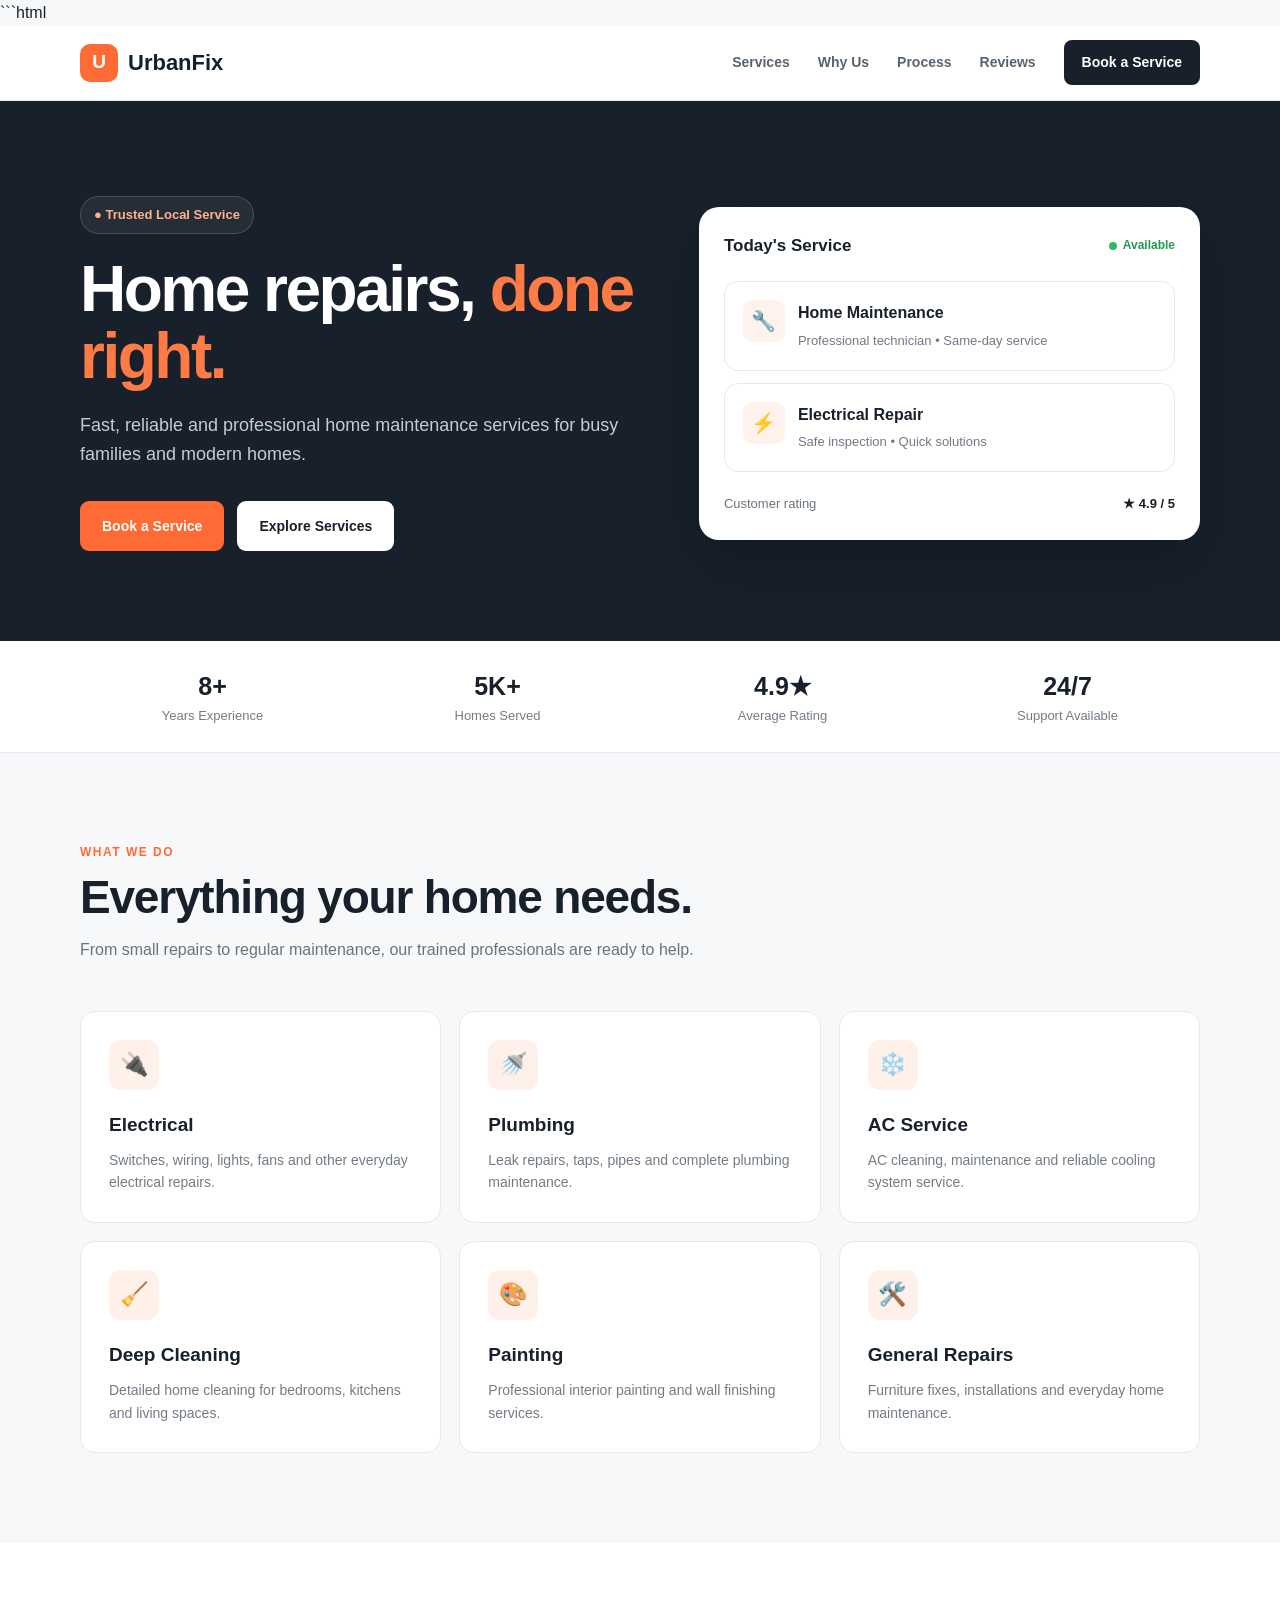
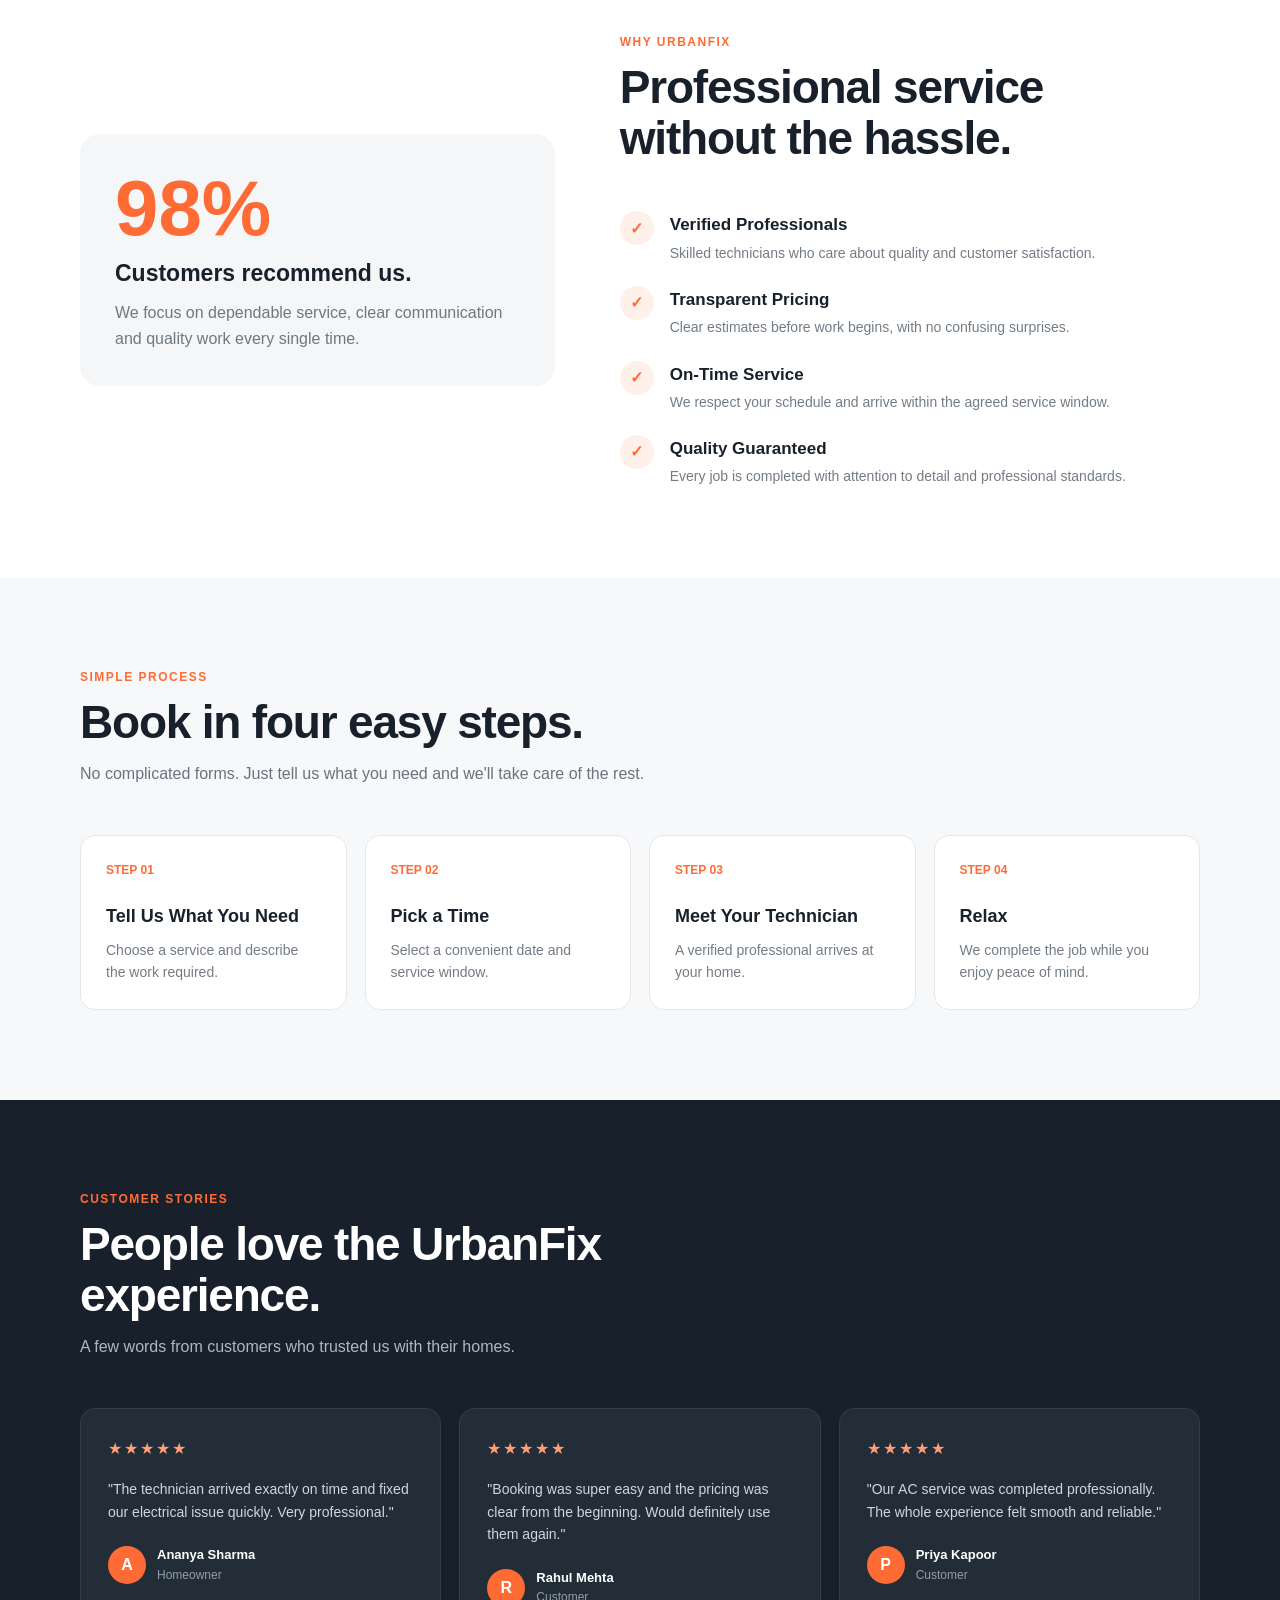
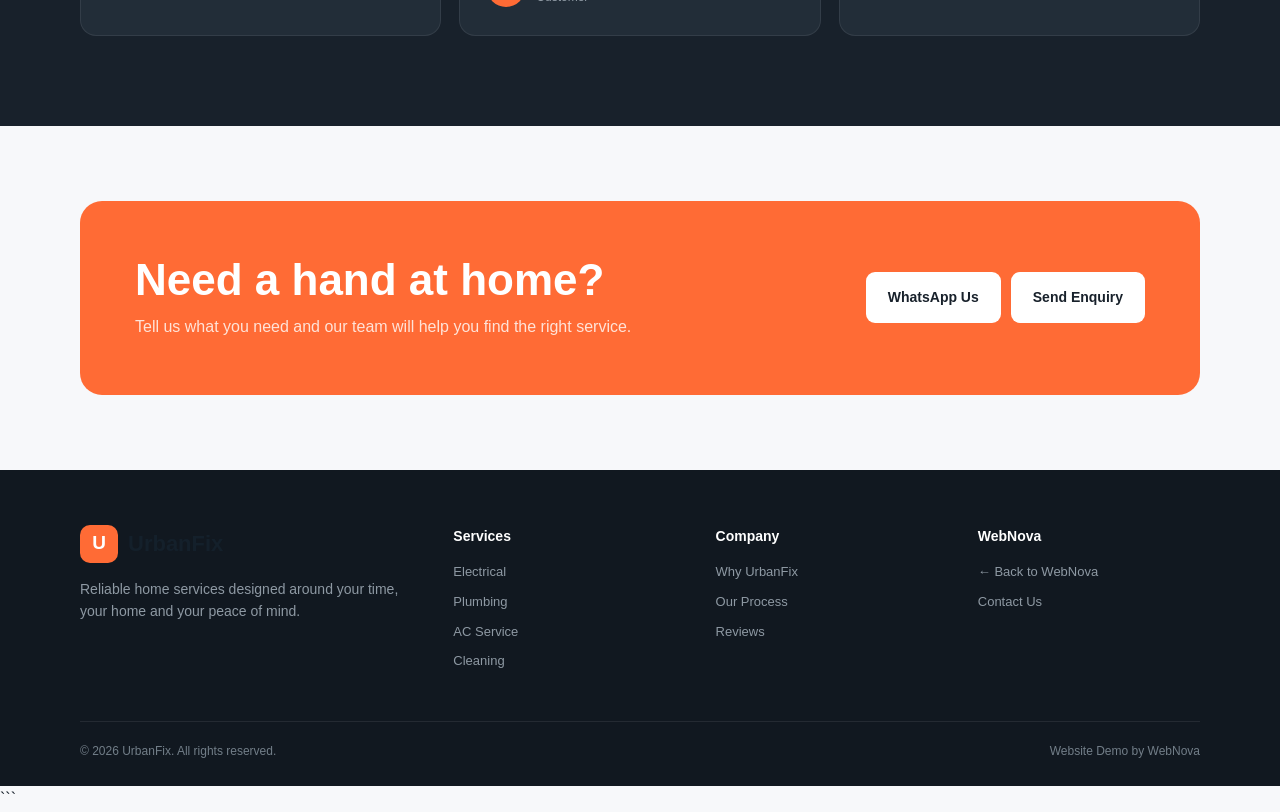
==== business.html @ 3c3c68ca "Add business.html for UrbanFix home services site This HTML file contains the structure and styling " ====
```html
<!DOCTYPE html>
<html lang="en">
<head>
    <meta charset="UTF-8">
    <meta name="viewport" content="width=device-width, initial-scale=1.0">

    <title>UrbanFix | Reliable Home Services</title>

    <meta name="description"
          content="UrbanFix provides reliable, professional and fast home maintenance services.">

    <style>
        * {
            margin: 0;
            padding: 0;
            box-sizing: border-box;
        }

        html {
            scroll-behavior: smooth;
        }

        body {
            font-family: Arial, Helvetica, sans-serif;
            background: #f7f8fa;
            color: #18212b;
            line-height: 1.6;
        }

        a {
            text-decoration: none;
            color: inherit;
        }

        .container {
            width: min(1120px, 92%);
            margin: auto;
        }

        /* NAVBAR */

        nav {
            background: #ffffff;
            border-bottom: 1px solid #e7e9ed;
            position: sticky;
            top: 0;
            z-index: 100;
        }

        .nav-inner {
            min-height: 74px;
            display: flex;
            align-items: center;
            justify-content: space-between;
            gap: 25px;
        }

        .logo {
            display: flex;
            align-items: center;
            gap: 10px;
            font-size: 22px;
            font-weight: 800;
            color: #14202b;
        }

        .logo-mark {
            width: 38px;
            height: 38px;
            border-radius: 10px;
            background: #ff6b35;
            color: white;
            display: grid;
            place-items: center;
            font-size: 19px;
        }

        .nav-links {
            display: flex;
            align-items: center;
            gap: 28px;
        }

        .nav-links a {
            color: #59636e;
            font-size: 14px;
            font-weight: 600;
            transition: 0.2s;
        }

        .nav-links a:hover {
            color: #ff6b35;
        }

        .nav-button {
            padding: 11px 18px;
            border-radius: 8px;
            background: #18212b;
            color: white !important;
        }

        .nav-button:hover {
            background: #ff6b35 !important;
        }

        /* HERO */

        .hero {
            background: #18212b;
            color: white;
            padding: 95px 0 90px;
            overflow: hidden;
        }

        .hero-grid {
            display: grid;
            grid-template-columns: 1.05fr 0.95fr;
            gap: 65px;
            align-items: center;
        }

        .badge {
            display: inline-flex;
            align-items: center;
            gap: 8px;
            padding: 8px 13px;
            border: 1px solid rgba(255,255,255,0.16);
            border-radius: 30px;
            background: rgba(255,255,255,0.06);
            color: #ffb08f;
            font-size: 13px;
            font-weight: 700;
            margin-bottom: 22px;
        }

        .hero h1 {
            font-size: clamp(42px, 5vw, 70px);
            line-height: 1.04;
            letter-spacing: -2.5px;
            margin-bottom: 22px;
        }

        .hero h1 span {
            color: #ff7b45;
        }

        .hero p {
            max-width: 580px;
            color: #c4ccd3;
            font-size: 18px;
            margin-bottom: 32px;
        }

        .hero-buttons {
            display: flex;
            gap: 13px;
            flex-wrap: wrap;
        }

        .btn {
            display: inline-flex;
            align-items: center;
            justify-content: center;
            padding: 14px 22px;
            border-radius: 9px;
            font-size: 14px;
            font-weight: 800;
            transition: 0.25s;
        }

        .btn-primary {
            background: #ff6b35;
            color: white;
        }

        .btn-primary:hover {
            transform: translateY(-2px);
            background: #ff7d4e;
        }

        .btn-light {
            background: white;
            color: #18212b;
        }

        .btn-light:hover {
            transform: translateY(-2px);
        }

        /* HERO CARD */

        .service-panel {
            background: #ffffff;
            color: #18212b;
            border-radius: 20px;
            padding: 25px;
            box-shadow: 0 25px 60px rgba(0,0,0,0.25);
        }

        .panel-top {
            display: flex;
            align-items: center;
            justify-content: space-between;
            margin-bottom: 22px;
        }

        .panel-title {
            font-weight: 800;
            font-size: 17px;
        }

        .status {
            display: inline-flex;
            align-items: center;
            gap: 6px;
            color: #269653;
            font-size: 12px;
            font-weight: 800;
        }

        .status-dot {
            width: 8px;
            height: 8px;
            border-radius: 50%;
            background: #32b866;
        }

        .booking-box {
            border: 1px solid #e7e9ed;
            border-radius: 14px;
            padding: 18px;
            margin-bottom: 12px;
        }

        .booking-box strong {
            display: block;
            margin-bottom: 5px;
        }

        .booking-box span {
            color: #717a84;
            font-size: 13px;
        }

        .booking-icon {
            width: 42px;
            height: 42px;
            border-radius: 10px;
            background: #fff1eb;
            display: grid;
            place-items: center;
            font-size: 20px;
            float: left;
            margin-right: 13px;
        }

        .panel-footer {
            display: flex;
            justify-content: space-between;
            align-items: center;
            padding-top: 10px;
            font-size: 13px;
            color: #6b747d;
        }

        .rating {
            font-weight: 800;
            color: #18212b;
        }

        /* TRUST BAR */

        .trust {
            background: white;
            border-bottom: 1px solid #e8eaed;
        }

        .trust-grid {
            display: grid;
            grid-template-columns: repeat(4, 1fr);
            padding: 25px 0;
            gap: 20px;
        }

        .trust-item {
            text-align: center;
        }

        .trust-item strong {
            display: block;
            font-size: 25px;
            color: #18212b;
        }

        .trust-item span {
            color: #737c85;
            font-size: 13px;
        }

        /* GENERAL SECTIONS */

        section {
            padding: 90px 0;
        }

        .section-heading {
            max-width: 680px;
            margin-bottom: 48px;
        }

        .eyebrow {
            color: #ff6b35;
            text-transform: uppercase;
            letter-spacing: 1.5px;
            font-size: 12px;
            font-weight: 900;
            margin-bottom: 10px;
        }

        .section-heading h2 {
            font-size: clamp(32px, 4vw, 46px);
            line-height: 1.1;
            letter-spacing: -1.2px;
            margin-bottom: 14px;
        }

        .section-heading p {
            color: #69737d;
            font-size: 16px;
        }

        /* SERVICES */

        .services-grid {
            display: grid;
            grid-template-columns: repeat(3, 1fr);
            gap: 18px;
        }

        .service-card {
            background: white;
            border: 1px solid #e6e8eb;
            border-radius: 15px;
            padding: 28px;
            transition: 0.25s;
        }

        .service-card:hover {
            transform: translateY(-5px);
            border-color: #ffb39a;
            box-shadow: 0 15px 35px rgba(24,33,43,0.08);
        }

        .service-icon {
            width: 50px;
            height: 50px;
            border-radius: 12px;
            background: #fff0e9;
            display: grid;
            place-items: center;
            font-size: 23px;
            margin-bottom: 20px;
        }

        .service-card h3 {
            font-size: 19px;
            margin-bottom: 9px;
        }

        .service-card p {
            color: #737c85;
            font-size: 14px;
        }

        /* WHY US */

        .why {
            background: #ffffff;
        }

        .why-grid {
            display: grid;
            grid-template-columns: 0.9fr 1.1fr;
            gap: 65px;
            align-items: center;
        }

        .why-box {
            background: #f5f6f7;
            border-radius: 20px;
            padding: 35px;
        }

        .big-number {
            font-size: 78px;
            line-height: 1;
            font-weight: 900;
            color: #ff6b35;
            margin-bottom: 8px;
        }

        .why-box h3 {
            font-size: 23px;
            margin-bottom: 8px;
        }

        .why-box p {
            color: #6e7881;
        }

        .why-list {
            display: grid;
            gap: 22px;
        }

        .why-item {
            display: flex;
            gap: 16px;
            align-items: flex-start;
        }

        .check {
            width: 34px;
            height: 34px;
            min-width: 34px;
            border-radius: 50%;
            background: #fff0e9;
            color: #ff6b35;
            display: grid;
            place-items: center;
            font-weight: 900;
        }

        .why-item h3 {
            font-size: 17px;
            margin-bottom: 3px;
        }

        .why-item p {
            color: #737c85;
            font-size: 14px;
        }

        /* PROCESS */

        .process-grid {
            display: grid;
            grid-template-columns: repeat(4, 1fr);
            gap: 18px;
        }

        .process-card {
            background: white;
            border: 1px solid #e5e7ea;
            border-radius: 15px;
            padding: 25px;
        }

        .step {
            color: #ff6b35;
            font-size: 12px;
            font-weight: 900;
            margin-bottom: 22px;
        }

        .process-card h3 {
            font-size: 18px;
            margin-bottom: 8px;
        }

        .process-card p {
            color: #737c85;
            font-size: 14px;
        }

        /* TESTIMONIALS */

        .reviews {
            background: #18212b;
            color: white;
        }

        .reviews .section-heading p {
            color: #aeb8c1;
        }

        .reviews-grid {
            display: grid;
            grid-template-columns: repeat(3, 1fr);
            gap: 18px;
        }

        .review-card {
            background: #222d38;
            border: 1px solid rgba(255,255,255,0.08);
            border-radius: 16px;
            padding: 27px;
        }

        .stars {
            color: #ff9d73;
            letter-spacing: 2px;
            margin-bottom: 17px;
        }

        .review-card p {
            color: #d0d6dc;
            font-size: 14px;
            margin-bottom: 22px;
        }

        .reviewer {
            display: flex;
            align-items: center;
            gap: 11px;
        }

        .avatar {
            width: 38px;
            height: 38px;
            border-radius: 50%;
            background: #ff6b35;
            display: grid;
            place-items: center;
            font-weight: 800;
        }

        .reviewer strong {
            display: block;
            font-size: 13px;
        }

        .reviewer span {
            color: #929da7;
            font-size: 12px;
        }

        /* CTA */

        .cta-section {
            padding: 75px 0;
        }

        .cta {
            background: #ff6b35;
            border-radius: 22px;
            padding: 55px;
            color: white;
            display: flex;
            justify-content: space-between;
            align-items: center;
            gap: 35px;
        }

        .cta h2 {
            font-size: clamp(30px, 4vw, 44px);
            line-height: 1.1;
            margin-bottom: 10px;
        }

        .cta p {
            color: #ffe3d8;
            max-width: 550px;
        }

        .cta-buttons {
            display: flex;
            gap: 10px;
            flex-wrap: wrap;
        }

        .cta .btn-light {
            white-space: nowrap;
        }

        /* FOOTER */

        footer {
            background: #111820;
            color: white;
            padding: 55px 0 25px;
        }

        .footer-grid {
            display: grid;
            grid-template-columns: 1.5fr 1fr 1fr 1fr;
            gap: 40px;
            padding-bottom: 40px;
        }

        .footer-brand p {
            color: #8e99a3;
            font-size: 14px;
            max-width: 320px;
            margin-top: 15px;
        }

        footer h4 {
            margin-bottom: 15px;
            font-size: 14px;
        }

        footer a {
            display: block;
            color: #8e99a3;
            font-size: 13px;
            margin-bottom: 9px;
        }

        footer a:hover {
            color: #ff8b61;
        }

        .footer-bottom {
            border-top: 1px solid rgba(255,255,255,0.08);
            padding-top: 20px;
            display: flex;
            justify-content: space-between;
            gap: 15px;
            color: #727e88;
            font-size: 12px;
        }

        /* RESPONSIVE */

        @media (max-width: 900px) {

            .hero-grid,
            .why-grid {
                grid-template-columns: 1fr;
            }

            .services-grid {
                grid-template-columns: repeat(2, 1fr);
            }

            .process-grid {
                grid-template-columns: repeat(2, 1fr);
            }

            .reviews-grid {
                grid-template-columns: 1fr;
            }

            .footer-grid {
                grid-template-columns: repeat(2, 1fr);
            }

            .cta {
                flex-direction: column;
                align-items: flex-start;
            }
        }

        @media (max-width: 700px) {

            .nav-links {
                display: none;
            }

            .hero {
                padding: 70px 0;
            }

            .hero h1 {
                letter-spacing: -1.5px;
            }

            .trust-grid {
                grid-template-columns: repeat(2, 1fr);
            }

            .services-grid,
            .process-grid {
                grid-template-columns: 1fr;
            }

            section {
                padding: 65px 0;
            }

            .cta {
                padding: 35px 25px;
            }

            .footer-grid {
                grid-template-columns: 1fr;
            }

            .footer-bottom {
                flex-direction: column;
            }
        }
    </style>
</head>

<body>

    <!-- NAVBAR -->

    <nav>
        <div class="container nav-inner">

            <a href="business.html" class="logo">
                <span class="logo-mark">U</span>
                UrbanFix
            </a>

            <div class="nav-links">
                <a href="#services">Services</a>
                <a href="#about">Why Us</a>
                <a href="#process">Process</a>
                <a href="#reviews">Reviews</a>
                <a href="#contact" class="nav-button">Book a Service</a>
            </div>

        </div>
    </nav>


    <!-- HERO -->

    <header class="hero">

        <div class="container hero-grid">

            <div>

                <div class="badge">
                    ● Trusted Local Service
                </div>

                <h1>
                    Home repairs,
                    <span>done right.</span>
                </h1>

                <p>
                    Fast, reliable and professional home maintenance services
                    for busy families and modern homes.
                </p>

                <div class="hero-buttons">

                    <a href="#contact" class="btn btn-primary">
                        Book a Service
                    </a>

                    <a href="#services" class="btn btn-light">
                        Explore Services
                    </a>

                </div>

            </div>


            <div class="service-panel">

                <div class="panel-top">

                    <div class="panel-title">
                        Today's Service
                    </div>

                    <div class="status">
                        <span class="status-dot"></span>
                        Available
                    </div>

                </div>

                <div class="booking-box">

                    <div class="booking-icon">🔧</div>

                    <strong>
                        Home Maintenance
                    </strong>

                    <span>
                        Professional technician • Same-day service
                    </span>

                    <div style="clear: both;"></div>

                </div>

                <div class="booking-box">

                    <div class="booking-icon">⚡</div>

                    <strong>
                        Electrical Repair
                    </strong>

                    <span>
                        Safe inspection • Quick solutions
                    </span>

                    <div style="clear: both;"></div>

                </div>

                <div class="panel-footer">

                    <span>
                        Customer rating
                    </span>

                    <span class="rating">
                        ★ 4.9 / 5
                    </span>

                </div>

            </div>

        </div>

    </header>


    <!-- TRUST -->

    <div class="trust">

        <div class="container trust-grid">

            <div class="trust-item">
                <strong>8+</strong>
                <span>Years Experience</span>
            </div>

            <div class="trust-item">
                <strong>5K+</strong>
                <span>Homes Served</span>
            </div>

            <div class="trust-item">
                <strong>4.9★</strong>
                <span>Average Rating</span>
            </div>

            <div class="trust-item">
                <strong>24/7</strong>
                <span>Support Available</span>
            </div>

        </div>

    </div>


    <!-- SERVICES -->

    <section id="services">

        <div class="container">

            <div class="section-heading">

                <div class="eyebrow">
                    What We Do
                </div>

                <h2>
                    Everything your home needs.
                </h2>

                <p>
                    From small repairs to regular maintenance,
                    our trained professionals are ready to help.
                </p>

            </div>


            <div class="services-grid">

                <div class="service-card">

                    <div class="service-icon">🔌</div>

                    <h3>
                        Electrical
                    </h3>

                    <p>
                        Switches, wiring, lights, fans and other
                        everyday electrical repairs.
                    </p>

                </div>


                <div class="service-card">

                    <div class="service-icon">🚿</div>

                    <h3>
                        Plumbing
                    </h3>

                    <p>
                        Leak repairs, taps, pipes and complete
                        plumbing maintenance.
                    </p>

                </div>


                <div class="service-card">

                    <div class="service-icon">❄️</div>

                    <h3>
                        AC Service
                    </h3>

                    <p>
                        AC cleaning, maintenance and reliable
                        cooling system service.
                    </p>

                </div>


                <div class="service-card">

                    <div class="service-icon">🧹</div>

                    <h3>
                        Deep Cleaning
                    </h3>

                    <p>
                        Detailed home cleaning for bedrooms,
                        kitchens and living spaces.
                    </p>

                </div>


                <div class="service-card">

                    <div class="service-icon">🎨</div>

                    <h3>
                        Painting
                    </h3>

                    <p>
                        Professional interior painting and
                        wall finishing services.
                    </p>

                </div>


                <div class="service-card">

                    <div class="service-icon">🛠️</div>

                    <h3>
                        General Repairs
                    </h3>

                    <p>
                        Furniture fixes, installations and
                        everyday home maintenance.
                    </p>

                </div>

            </div>

        </div>

    </section>


    <!-- WHY US -->

    <section class="why" id="about">

        <div class="container why-grid">

            <div class="why-box">

                <div class="big-number">
                    98%
                </div>

                <h3>
                    Customers recommend us.
                </h3>

                <p>
                    We focus on dependable service, clear communication
                    and quality work every single time.
                </p>

            </div>


            <div>

                <div class="section-heading">

                    <div class="eyebrow">
                        Why UrbanFix
                    </div>

                    <h2>
                        Professional service without the hassle.
                    </h2>

                </div>


                <div class="why-list">

                    <div class="why-item">

                        <div class="check">✓</div>

                        <div>
                            <h3>
                                Verified Professionals
                            </h3>

                            <p>
                                Skilled technicians who care about
                                quality and customer satisfaction.
                            </p>
                        </div>

                    </div>


                    <div class="why-item">

                        <div class="check">✓</div>

                        <div>
                            <h3>
                                Transparent Pricing
                            </h3>

                            <p>
                                Clear estimates before work begins,
                                with no confusing surprises.
                            </p>
                        </div>

                    </div>


                    <div class="why-item">

                        <div class="check">✓</div>

                        <div>
                            <h3>
                                On-Time Service
                            </h3>

                            <p>
                                We respect your schedule and arrive
                                within the agreed service window.
                            </p>
                        </div>

                    </div>


                    <div class="why-item">

                        <div class="check">✓</div>

                        <div>
                            <h3>
                                Quality Guaranteed
                            </h3>

                            <p>
                                Every job is completed with attention
                                to detail and professional standards.
                            </p>
                        </div>

                    </div>

                </div>

            </div>

        </div>

    </section>


    <!-- PROCESS -->

    <section id="process">

        <div class="container">

            <div class="section-heading">

                <div class="eyebrow">
                    Simple Process
                </div>

                <h2>
                    Book in four easy steps.
                </h2>

                <p>
                    No complicated forms. Just tell us what you need
                    and we'll take care of the rest.
                </p>

            </div>


            <div class="process-grid">

                <div class="process-card">

                    <div class="step">
                        STEP 01
                    </div>

                    <h3>
                        Tell Us What You Need
                    </h3>

                    <p>
                        Choose a service and describe the work required.
                    </p>

                </div>


                <div class="process-card">

                    <div class="step">
                        STEP 02
                    </div>

                    <h3>
                        Pick a Time
                    </h3>

                    <p>
                        Select a convenient date and service window.
                    </p>

                </div>


                <div class="process-card">

                    <div class="step">
                        STEP 03
                    </div>

                    <h3>
                        Meet Your Technician
                    </h3>

                    <p>
                        A verified professional arrives at your home.
                    </p>

                </div>


                <div class="process-card">

                    <div class="step">
                        STEP 04
                    </div>

                    <h3>
                        Relax
                    </h3>

                    <p>
                        We complete the job while you enjoy peace of mind.
                    </p>

                </div>

            </div>

        </div>

    </section>


    <!-- REVIEWS -->

    <section class="reviews" id="reviews">

        <div class="container">

            <div class="section-heading">

                <div class="eyebrow">
                    Customer Stories
                </div>

                <h2>
                    People love the UrbanFix experience.
                </h2>

                <p>
                    A few words from customers who trusted us with their homes.
                </p>

            </div>


            <div class="reviews-grid">

                <div class="review-card">

                    <div class="stars">
                        ★★★★★
                    </div>

                    <p>
                        "The technician arrived exactly on time and fixed
                        our electrical issue quickly. Very professional."
                    </p>

                    <div class="reviewer">

                        <div class="avatar">
                            A
                        </div>

                        <div>
                            <strong>
                                Ananya Sharma
                            </strong>

                            <span>
                                Homeowner
                            </span>
                        </div>

                    </div>

                </div>


                <div class="review-card">

                    <div class="stars">
                        ★★★★★
                    </div>

                    <p>
                        "Booking was super easy and the pricing was clear
                        from the beginning. Would definitely use them again."
                    </p>

                    <div class="reviewer">

                        <div class="avatar">
                            R
                        </div>

                        <div>
                            <strong>
                                Rahul Mehta
                            </strong>

                            <span>
                                Customer
                            </span>
                        </div>

                    </div>

                </div>


                <div class="review-card">

                    <div class="stars">
                        ★★★★★
                    </div>

                    <p>
                        "Our AC service was completed professionally.
                        The whole experience felt smooth and reliable."
                    </p>

                    <div class="reviewer">

                        <div class="avatar">
                            P
                        </div>

                        <div>
                            <strong>
                                Priya Kapoor
                            </strong>

                            <span>
                                Customer
                            </span>
                        </div>

                    </div>

                </div>

            </div>

        </div>

    </section>


    <!-- CTA -->

    <section class="cta-section" id="contact">

        <div class="container">

            <div class="cta">

                <div>

                    <h2>
                        Need a hand at home?
                    </h2>

                    <p>
                        Tell us what you need and our team will help
                        you find the right service.
                    </p>

                </div>


                <div class="cta-buttons">

                    <a
                        href="https://wa.me/918979978542?text=Hello%20UrbanFix%2C%20I%20want%20to%20book%20a%20home%20service."
                        class="btn btn-light"
                        target="_blank"
                    >
                        WhatsApp Us
                    </a>

                    <a
                        href="mailto:gargatharv88@gmail.com?subject=UrbanFix%20Service%20Enquiry"
                        class="btn btn-light"
                    >
                        Send Enquiry
                    </a>

                </div>

            </div>

        </div>

    </section>


    <!-- FOOTER -->

    <footer>

        <div class="container">

            <div class="footer-grid">

                <div class="footer-brand">

                    <div class="logo">
                        <span class="logo-mark">U</span>
                        UrbanFix
                    </div>

                    <p>
                        Reliable home services designed around
                        your time, your home and your peace of mind.
                    </p>

                </div>


                <div>

                    <h4>
                        Services
                    </h4>

                    <a href="#services">Electrical</a>
                    <a href="#services">Plumbing</a>
                    <a href="#services">AC Service</a>
                    <a href="#services">Cleaning</a>

                </div>


                <div>

                    <h4>
                        Company
                    </h4>

                    <a href="#about">Why UrbanFix</a>
                    <a href="#process">Our Process</a>
                    <a href="#reviews">Reviews</a>

                </div>


                <div>

                    <h4>
                        WebNova
                    </h4>

                    <a href="index.html">
                        ← Back to WebNova
                    </a>

                    <a href="#contact">
                        Contact Us
                    </a>

                </div>

            </div>


            <div class="footer-bottom">

                <span>
                    © 2026 UrbanFix. All rights reserved.
                </span>

                <span>
                    Website Demo by WebNova
                </span>

            </div>

        </div>

    </footer>

</body>
</html>
```
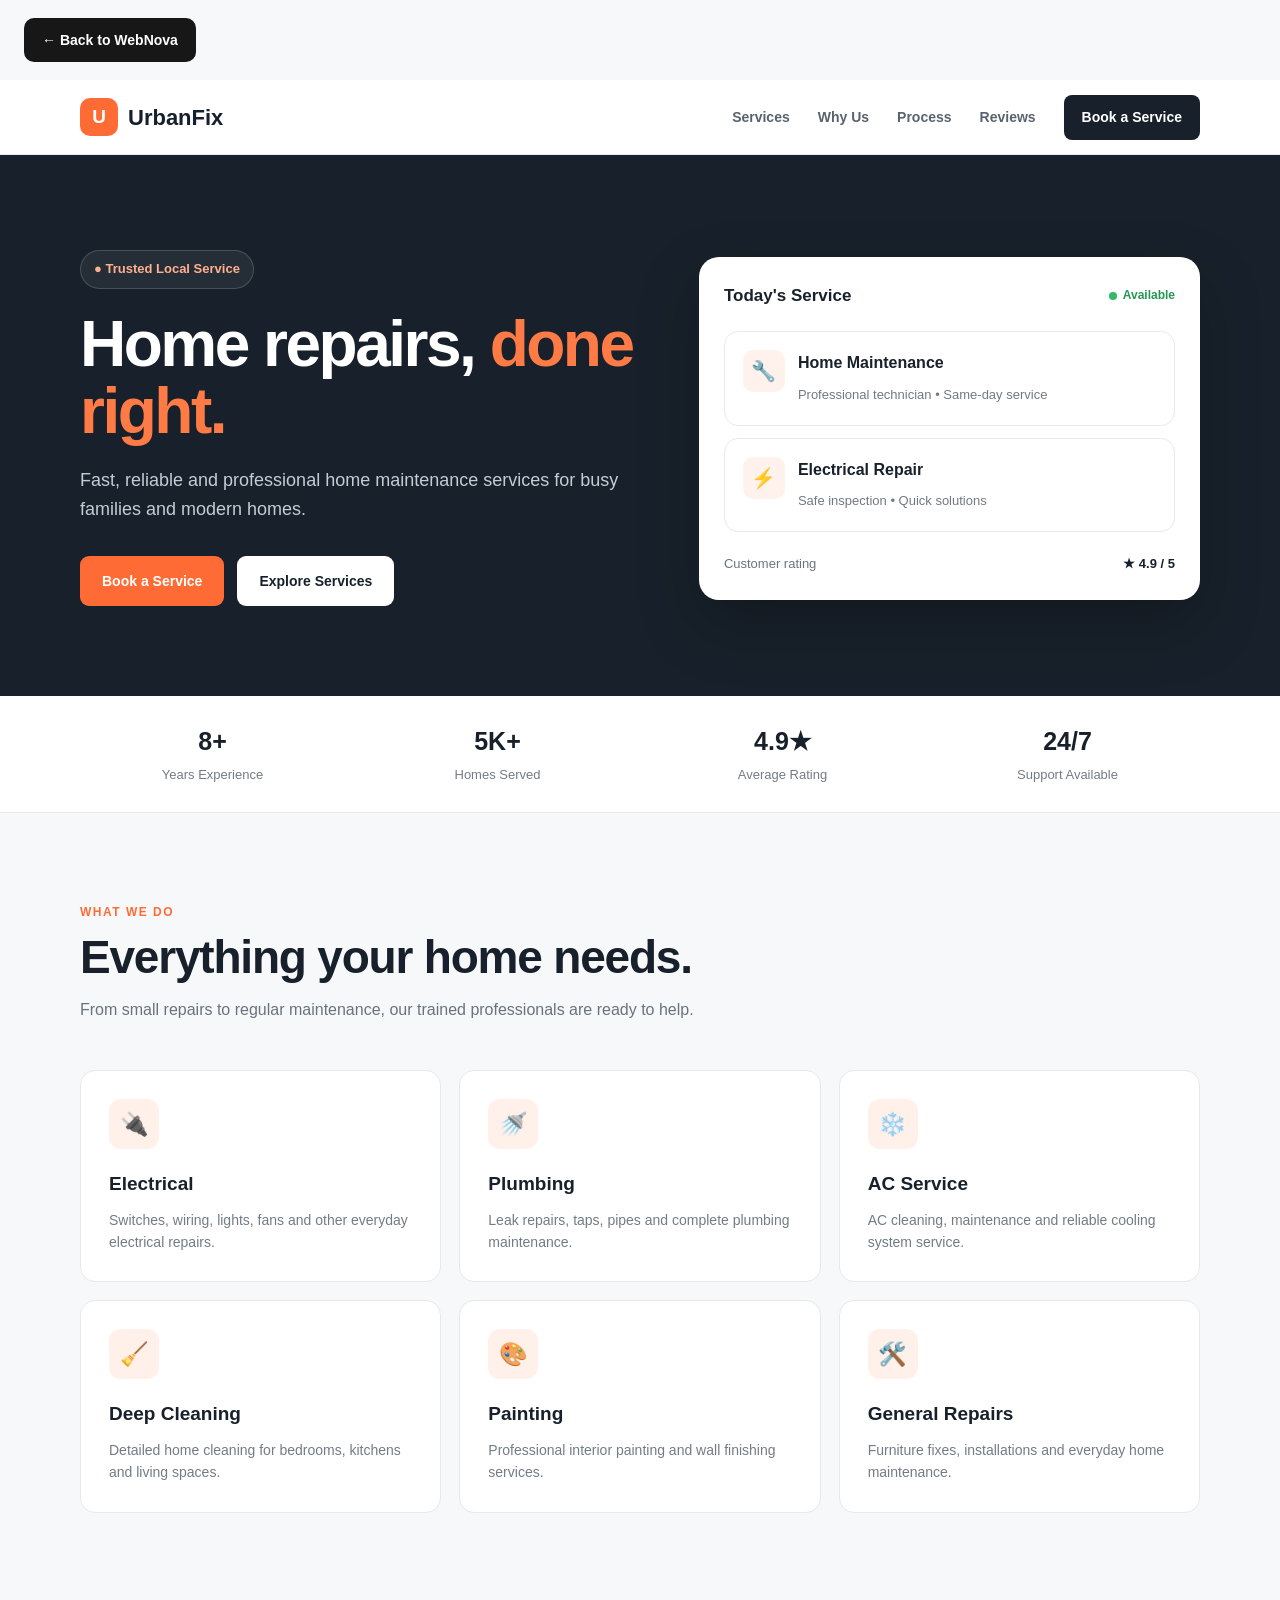
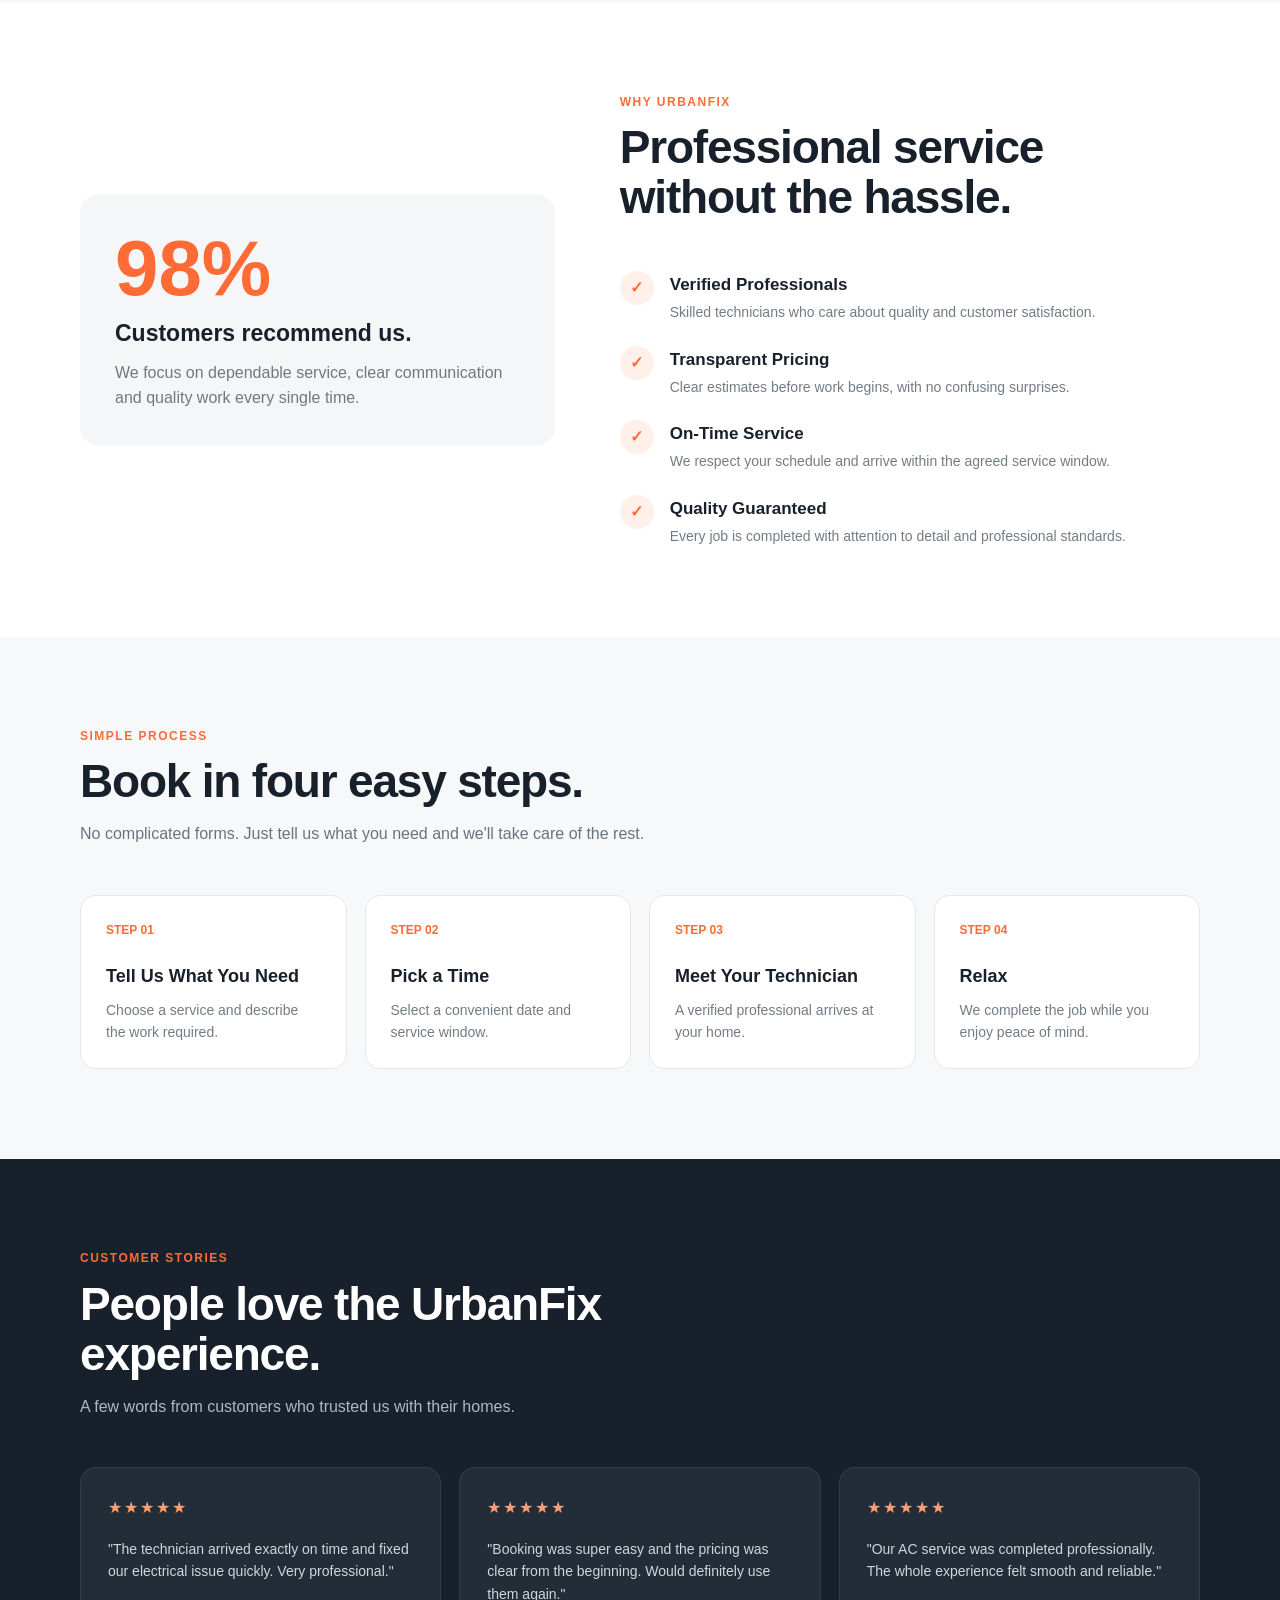
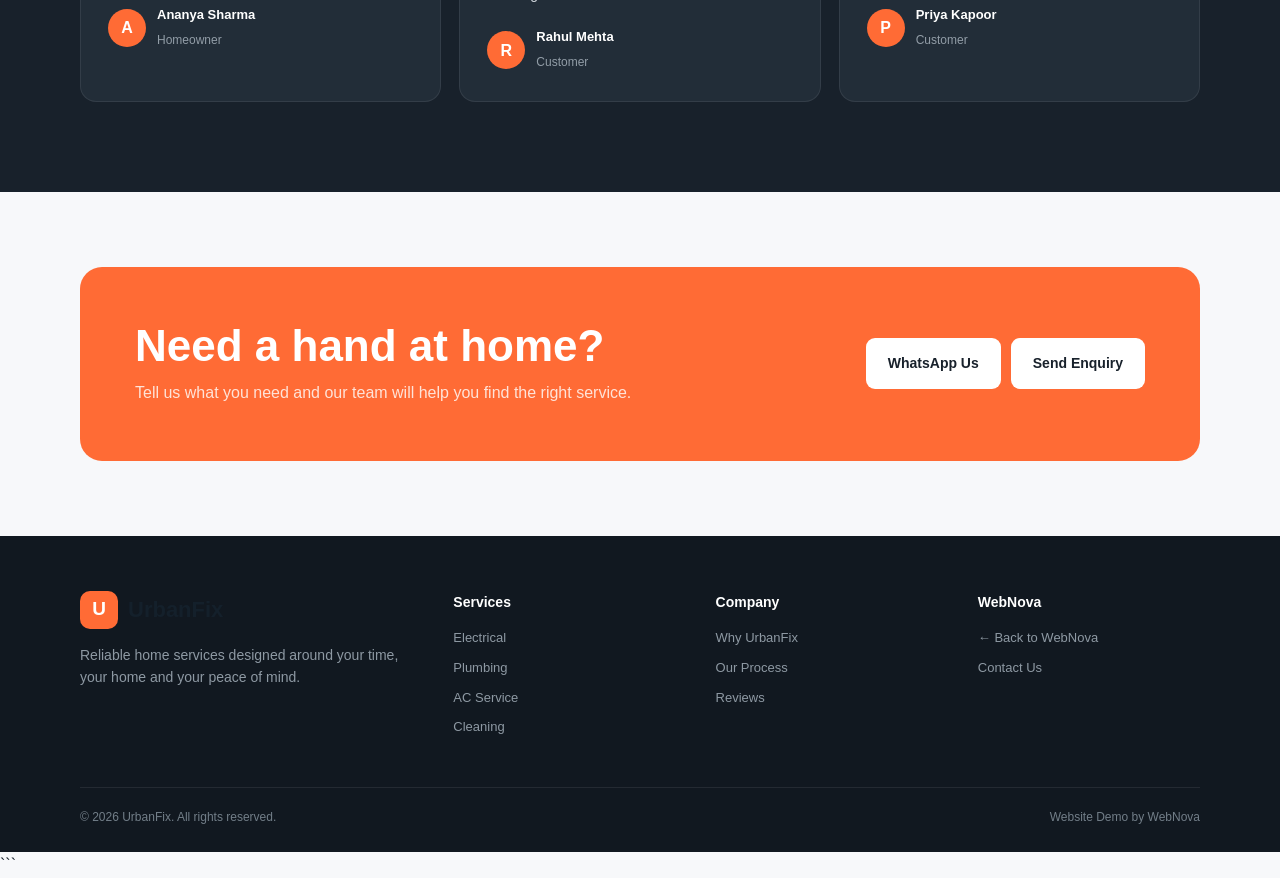
==== commit 7a865873: "Update business.html" ====
--- a/business.html
+++ b/business.html
@@ -1,4 +1,4 @@
-```html
+
 <!DOCTYPE html>
 <html lang="en">
 <head>
@@ -692,10 +692,30 @@
                 flex-direction: column;
             }
         }
+        .back-webnova {
+    display: inline-flex;
+    align-items: center;
+    gap: 8px;
+    margin: 18px 24px;
+    padding: 11px 18px;
+    background: #171717;
+    color: #ffffff !important;
+    text-decoration: none;
+    border-radius: 10px;
+    font-size: 14px;
+    font-weight: 700;
+    transition: 0.25s ease;
+}
+
+.back-webnova:hover {
+    transform: translateY(-2px);
+    opacity: 0.9;
+}
     </style>
 </head>
 
 <body>
+    <a href="index.html" class="back-webnova">← Back to WebNova</a>
 
     <!-- NAVBAR -->
 
